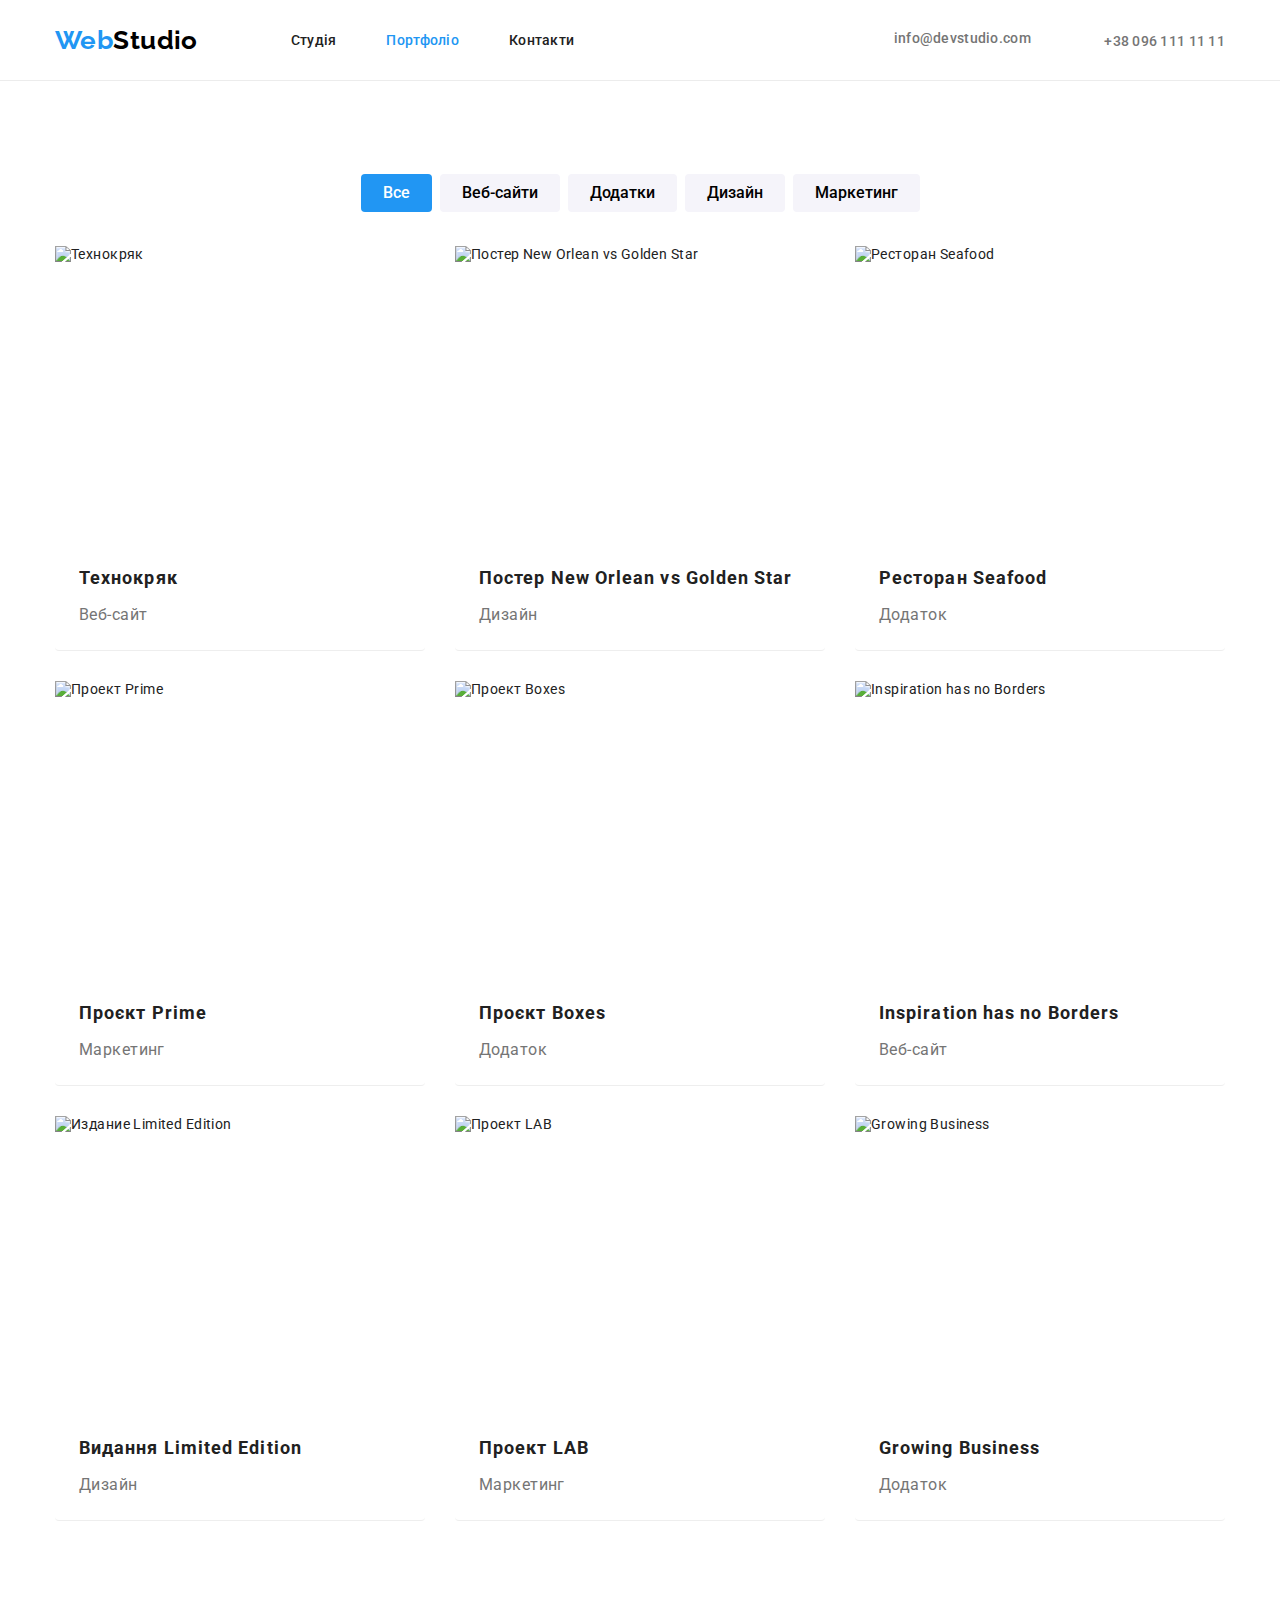
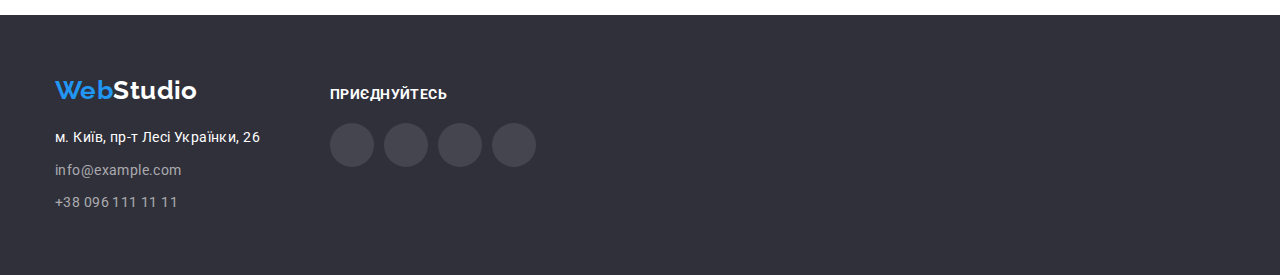
==== portfolio.html @ 4b17c3ce "Create portfolio.html" ====
<!DOCTYPE html>
<html lang="uk">
  <head>
    <meta charset="UTF-8" />
    <meta name="viewport" content="width=device-width, initial-scale=1.0" />
    <title>Портфоліо</title>
    <link rel="preconnect" href="https://fonts.googleapis.com" />
    <link rel="preconnect" href="https://fonts.gstatic.com" crossorigin />
    <link
      href="https://fonts.googleapis.com/css2?family=Raleway:wght@700&family=Roboto:wght@400;500;700;900&display=swap"
      rel="stylesheet"
    />
    <link
      rel="stylesheet"
      href="https://cdnjs.cloudflare.com/ajax/libs/modern-normalize/1.1.0/modern-normalize.min.css"
    />
    <link rel="stylesheet" href="./css/styles.css" />
  </head>

  <body>
    <!--Шапка-->
    <header class="header">
      <div class="container">
        <div class="nav">
          <nav class="main-nav">
            <a href="./index.html" class="logo"> <span class="logo-left">Web</span>Studio </a>

            <ul class="site-nav list">
              <li class="item"><a href="./index.html" class="link">Студія</a></li>
              <li class="item"><a href="./portfolio.html" class="link current">Портфоліо</a></li>
              <li class="item"><a href="" class="link">Контакти</a></li>
            </ul>
          </nav>

          <ul class="auth-nav list">
            <li class="item">
              <a href="mailto:info@devstudio.com" class="header-icon">
                <svg width="16" height="12" class="header-icon-svg">
                  <use href="./images/icons.svg#icon-envelope"></use>
                </svg>
              </a>
              <a href="mailto:info@devstudio.com" class="link">info@devstudio.com </a>
            </li>
            <li class="item">
              <a href="tel:+380961111111" class="header-icon">
                <svg width="10" height="16" class="header-icon-svg">
                  <use href="./images/icons.svg#icon-smartphone"></use>
                </svg>
              </a>
              <a href="tel:+380961111111" class="link">+38 096 111 11 11</a>
            </li>
          </ul>
        </div>
      </div>
    </header>

    <main>
      <!--Портфоліо-->
      <section class="section">
        <div class="container">
          <h1 hidden class="section-title">Портфоліо</h1>
          <ul class="button-list list">
            <li>
              <button type="button" class="portfolio-button current">Все</button>
            </li>
            <li>
              <button type="button" class="portfolio-button">Веб-сайти</button>
            </li>
            <li>
              <button type="button" class="portfolio-button">Додатки</button>
            </li>
            <li>
              <button type="button" class="portfolio-button">Дизайн</button>
            </li>
            <li>
              <button type="button" class="portfolio-button">Маркетинг</button>
            </li>
          </ul>
          <ul class="project-list list">
            <li class="project-item">
              <img
                class="img"
                src="./images/project1.jpg"
                alt="Технокряк"
                width="370"
                height="294"
              />
              <div class="project-text">
                <h3 class="project-title">Технокряк</h3>
                <p class="project-describe">Веб-сайт</p>
              </div>
            </li>
            <li class="project-item">
              <img
                class="img"
                src="./images/project2.jpg"
                alt="Постер New Orlean vs Golden Star"
                width="370"
                height="294"
              />
              <div class="project-text">
                <h3 class="project-title">Постер New Orlean vs Golden Star</h3>
                <p class="project-describe">Дизайн</p>
              </div>
            </li>
            <li class="project-item">
              <img
                class="img"
                src="./images/project3.jpg"
                alt="Ресторан Seafood"
                width="370"
                height="294"
              />
              <div class="project-text">
                <h3 class="project-title">Ресторан Seafood</h3>
                <p class="project-describe">Додаток</p>
              </div>
            </li>
            <li class="project-item">
              <img
                class="img"
                src="./images/project4.jpg"
                alt="Проект Prime"
                width="370"
                height="294"
              />
              <div class="project-text">
                <h3 class="project-title">Проєкт Prime</h3>
                <p class="project-describe">Маркетинг</p>
              </div>
            </li>
            <li class="project-item">
              <img
                class="img"
                src="./images/project5.jpg"
                alt="Проект Boxes"
                width="370"
                height="294"
              />
              <div class="project-text">
                <h3 class="project-title">Проєкт Boxes</h3>
                <p class="project-describe">Додаток</p>
              </div>
            </li>
            <li class="project-item">
              <img
                class="img"
                src="./images/project6.jpg"
                alt="Inspiration has no Borders"
                width="370"
                height="294"
              />
              <div class="project-text">
                <h3 class="project-title">Inspiration has no Borders</h3>
                <p class="project-describe">Веб-сайт</p>
              </div>
            </li>
            <li class="project-item">
              <img
                class="img"
                src="./images/project7.jpg"
                alt="Издание Limited Edition"
                width="370"
                height="294"
              />
              <div class="project-text">
                <h3 class="project-title">Видання Limited Edition</h3>
                <p class="project-describe">Дизайн</p>
              </div>
            </li>
            <li class="project-item">
              <img
                class="img"
                src="./images/project8.jpg"
                alt="Проект LAB"
                width="370"
                height="294"
              />
              <div class="project-text">
                <h3 class="project-title">Проект LAB</h3>
                <p class="project-describe">Маркетинг</p>
              </div>
            </li>
            <li class="project-item">
              <img
                class="img"
                src="./images/project9.jpg"
                alt="Growing Business"
                width="370"
                height="294"
              />
              <div class="project-text">
                <h3 class="project-title">Growing Business</h3>
                <p class="project-describe">Додаток</p>
              </div>
            </li>
          </ul>
        </div>
      </section>
    </main>

    <!--Футер-->
    <footer class="footer">
      <div class="container">
        <div class="div">
          <div class="footer-address">
            <a href="./index.html" class="logo-footer">
              <span class="logo-left">Web</span>Studio
            </a>
            <address class="address">
              <ul class="address-list list">
                <li class="address-item city">
                  <a
                    href="https://www.google.com/maps/place/бул.+Леси+Украинки,+26,+Киев,+Украина,+02000"
                    target="_blank"
                    rel="noopener noreferrer"
                    class="address-city"
                    >м. Київ, пр-т Лесі Українки, 26
                  </a>
                </li>
                <li class="address-item mail">
                  <a href="mailto:info@example.com" class="address-mail link">info@example.com</a>
                </li>
                <li class="address-item phone">
                  <a href="tel:+380961111111" class="address-phone link">+38 096 111 11 11</a>
                </li>
              </ul>
            </address>
          </div>
          <div>
            <b class="socials">приєднуйтесь</b>
            <ul class="footer-list list">
              <li>
                <a
                  class="footer-link"
                  href=""
                  aria-label="Instagram"
                  target="_blank"
                  rel="noopener noreferrer"
                >
                  <svg class="footer-item" width="20" height="20">
                    <use href="../images/icons.svg#icon-instagram"></use>
                  </svg>
                </a>
              </li>
              <li>
                <a
                  class="footer-link"
                  href=""
                  aria-label="Twitter"
                  target="_blank"
                  rel="noopener noreferrer"
                >
                  <svg class="footer-item" width="20" height="20">
                    <use href="../images/icons.svg#icon-twitter"></use>
                  </svg>
                </a>
              </li>
              <li>
                <a
                  class="footer-link"
                  href=""
                  aria-label="Facebook"
                  target="_blank"
                  rel="noopener noreferrer"
                >
                  <svg class="footer-item" width="20" height="20">
                    <use href="../images/icons.svg#icon-facebook"></use>
                  </svg>
                </a>
              </li>
              <li>
                <a
                  class="footer-link"
                  href=""
                  aria-label="LinkedIn"
                  target="_blank"
                  rel="noopener noreferrer"
                >
                  <svg class="footer-item" width="20" height="20">
                    <use href="../images/icons.svg#icon-linkedin"></use>
                  </svg>
                </a>
              </li>
            </ul>
          </div>
        </div>
      </div>
    </footer>
  </body>
</html>
---- css/styles.css ----
:root {
  --primary-text-color: #212121;
  --title-text-color: #ffffff;
  --paragraph-text-color: #757575;
  --accent-colour: #2196f3;
  --button-color: #2196f3;
  --white-color: #ffffff;
}

body {
  background-color: #fff;
  color: var(--primary-text-color);

  font-family: Roboto, sans-serif;
  font-size: 14px;
  letter-spacing: 0.03em;
}
.container {
  margin-left: auto;
  margin-right: auto;
  max-width: 1200px;
  padding-left: 15px;
  padding-right: 15px;
}
.list {
  list-style: none;
  padding: 0;
  margin: 0;
}

/* Шапка */
.header {
  outline: 1px solid #ececec;
}

.nav {
  height: 80px;
}
.nav,
.main-nav {
  display: flex;
  align-items: center;
}

.logo {
  color: #000000;

  font-family: Raleway, sans-serif;
  font-weight: 700;
  font-size: 26px;
  line-height: 1.19;
  text-decoration: none;
}
.logo-left {
  color: var(--accent-colour);
}

.site-nav {
  display: flex;
  margin-left: 93px;
}
.site-nav .item + .item {
  margin-left: 50px;
}
.site-nav .link {
  color: var(--primary-text-color);
}
.site-nav .link.current {
  color: var(--accent-colour);
}
.auth-nav {
  display: flex;
  margin-left: auto;
}
.auth-nav .item + .item {
  margin-left: 50px;
}
.auth-nav .link {
  color: var(--paragraph-text-color);
}
.site-nav .link,
.auth-nav .link {
  font-weight: 500;
  line-height: 1.14;
  letter-spacing: 0.02em;
  text-decoration: none;
}
.site-nav .link:hover,
.site-nav .link:focus,
.auth-nav .link:hover,
.auth-nav .link:focus {
  color: var(--accent-colour);
}

.header-icon {
  display: inline-block;
  margin-right: 10px;
  align-self: center;
}
.header-icon-svg {
  fill: var(--paragraph-text-color);
}
.header-icon:hover .header-icon-svg,
.header-icon:focus .header-icon-svg {
  fill: var(--accent-colour);
}

/* Герой */
.hero {
  text-align: center;
  padding-top: 200px;
  padding-bottom: 200px;

  background-color: #2f303a;
  height: 600px;
  max-width: 1600px;
  margin-left: auto;
  margin-right: auto;
  background-image: linear-gradient(to right, rgba(47, 48, 58, 0.4), rgba(47, 48, 58, 0.4)),
    url(../images/overlay.jpg);
  background-position: center;
  background-repeat: no-repeat;
}
.hero-title {
  color: var(--title-text-color);

  font-weight: 900;
  font-size: 44px;
  line-height: 1.36;
  letter-spacing: 0.06em;
  text-transform: uppercase;

  margin: 0 auto;
  margin-bottom: 30px;
  max-width: 696px;
}
.hero-button {
  color: var(--white-color);
  background-color: var(--button-color);

  font-weight: 700;
  font-size: 16px;
  line-height: 1.87;
  letter-spacing: 0.06em;
  cursor: pointer;

  border-radius: 4px;
  padding: 10px 32px;
  min-width: 216px;
  border: 0;
}

/* Особливості */
.section {
  padding-top: 94px;
  padding-bottom: 94px;
}
.section.feature {
  padding-bottom: 47px;
}
.section-title {
  margin-top: 0;
  margin-bottom: 50px;
}

.feature-list {
  display: flex;
}

.icon-feature {
  border-radius: 4px;
  background-color: #f5f4fa;
  margin-bottom: 30px;
  height: 120px;
  padding: 25px 100px;
}

.feature-item {
  width: 270px;
  margin-right: 30px;
}
.feature-item:last-child {
  margin-right: 0;
}
.feature-title {
  line-height: 1.14;
  margin-top: 0;
  margin-bottom: 10px;
}

.feature-describe {
  color: var(--paragraph-text-color);

  font-weight: 400;
  line-height: 1.71;

  margin-top: 0;
  margin-bottom: 0;
}

/* section-title */
.section-title {
  font-size: 36px;
  line-height: 1.17;
  text-align: center;
}

/* Чим ми займаємося */
.section.work {
  padding-top: 47px;
}
.work-list {
  display: flex;
}
.work-list .work-item {
  width: 370px;
  margin-right: 30px;
}
.work-list .work-item:last-child {
  margin-right: 0;
}
.img {
  display: block;
}

/* Наша команда */
.team {
  background-color: #f5f4fa;
}
.team-list {
  display: flex;
}
.team-list .team-item {
  background-color: #ffffff;

  border-radius: 0 4px;
  box-shadow: 0 1px 3px rgba(0, 0, 0, 0.2), 0 1px 1px rgba(0, 0, 0, 0.14),
    0 2px 1px rgba(0, 0, 0, 0.12);

  width: 270px;
  margin-right: 30px;
}
.team-list .team-item:last-child {
  margin-right: 0;
}
.team-text {
  padding: 30px 32px;
  text-align: center;
}
.team-name {
  font-weight: 500;
  font-size: 16px;
  line-height: 1.19;

  margin-top: 0;
  margin-bottom: 10px;
}
.team-profession {
  color: var(--paragraph-text-color);

  font-size: 16px;
  line-height: 1.19;

  margin: 0;
  margin-bottom: 16px;
}

.social-list {
  display: flex;
  justify-content: center;
  column-gap: 10px;
}
.social-link {
  display: flex;
  justify-content: center;
  align-items: center;
  width: 44px;
  height: 44px;
  border-radius: 50%;
  background-color: rgb(255, 255, 255);
}
.social-link:hover,
.social-link:focus {
  background-color: var(--accent-colour);
}
.social-item {
  fill: #afb1b8;
}
.social-link:hover .social-item,
.social-link:focus .social-item {
  fill: #ffffff;
}

/* Постійні клієнти */
.client-list {
  display: flex;
  justify-content: center;
  column-gap: 30px;
}

.client-link {
  display: flex;
  justify-content: center;
  align-items: center;
  width: 170px;
  height: 92px;
  outline: 1px solid #afb1b8;
  border-radius: 4px;
  background-color: rgb(255, 255, 255);
  fill: #afb1b8;
}
.client-link:hover,
.client-link:focus {
  outline: 1px solid var(--accent-colour);
}
.client-link:hover .client-icon,
.client-link:focus .client-icon {
  fill: var(--accent-colour);
}

/* Футер */
.footer {
  background-color: #2f303a;

  padding-top: 60px;
  padding-bottom: 60px;
}

.div {
  display: flex;
}
.footer-address {
  margin-right: 70px;
}

.logo-footer {
  color: var(--white-color);

  font-family: Raleway, sans-serif;
  font-weight: 700;
  font-size: 26px;
  line-height: 1.19;
  text-decoration: none;

  display: inline-block;
  margin-bottom: 20px;
}
.address-city {
  color: var(--white-color);

  font-style: normal;
  font-weight: 400;
  line-height: 1.71;
  text-decoration: none;
}
.address-mail,
.address-phone {
  color: rgba(255, 255, 255, 0.6);

  font-style: normal;
  font-weight: 400;
  line-height: 1.71;
  text-decoration: none;
}
.address .link:hover,
.address .link:focus {
  color: var(--accent-colour);
}
.address-item.city,
.address-item.mail {
  margin-bottom: 9px;
}
.address-item.phone {
  margin: 0;
}

.socials {
  font-size: 14px;
  line-height: 1.14;
  text-transform: uppercase;

  color: var(--white-color);

  margin-bottom: 20px;
  display: block;
  padding-top: 12px;
}

.footer-list {
  display: flex;
  column-gap: 10px;
}
.footer-link {
  display: flex;
  justify-content: center;
  align-items: center;
  width: 44px;
  height: 44px;
  border-radius: 50%;
  background-color: rgba(255, 255, 255, 0.1);
}
.footer-link:hover,
.footer-link:focus {
  background-color: var(--accent-colour);
}
.footer-item {
  fill: #ffffff;
}

/* Portfolio */
.button-list {
  display: flex;
  margin-bottom: 34px;
  justify-content: center;
}
.button-list li {
  margin-right: 8px;
}
.button-list li:last-child {
  margin-right: 0;
}
.portfolio-button {
  background-color: #f5f4fa;

  font-weight: 500;
  font-size: 16px;
  line-height: 1.62;
  cursor: pointer;

  border-radius: 4px;
  padding: 6px 22px;
  border: 0;
}
.portfolio-button:hover,
.portfolio-button:focus {
  background-color: var(--button-color);
  color: var(--white-color);
  border-radius: 4px;
  box-shadow: 0 1px 3px rgba(0, 0, 0, 0.2), 0 1px 1px rgba(0, 0, 0, 0.14),
    0 2px 1px rgba(0, 0, 0, 0.12);
}
.portfolio-button.current {
  background-color: var(--button-color);
  color: var(--white-color);
}

.project-list {
  display: flex;
  flex-wrap: wrap;
  justify-content: space-between;
}
.project-item {
  width: calc((100% - 60px) / 3);
  margin-bottom: 30px;
  border-bottom: 1px solid #eeeeee;
  cursor: pointer;
  border-radius: 4px;
}
.project-item:hover,
.project-item:focus {
  border-radius: 4px;
  box-shadow: 0 1px 3px rgba(0, 0, 0, 0.2), 0 1px 1px rgba(0, 0, 0, 0.14),
    0 2px 1px rgba(0, 0, 0, 0.12);
}
.project-item:nth-child(3n) {
  margin-right: 0;
}
.project-item:nth-last-child(-n + 3) {
  margin-bottom: 0;
}
.project-text {
  padding: 20px 24px;
}

.project-title {
  font-size: 18px;
  line-height: 2;
  letter-spacing: 0.06em;

  margin-top: 0;
  margin-bottom: 4px;
}

.project-describe {
  color: var(--paragraph-text-color);

  font-size: 16px;
  line-height: 1.87;

  margin: 0;
}
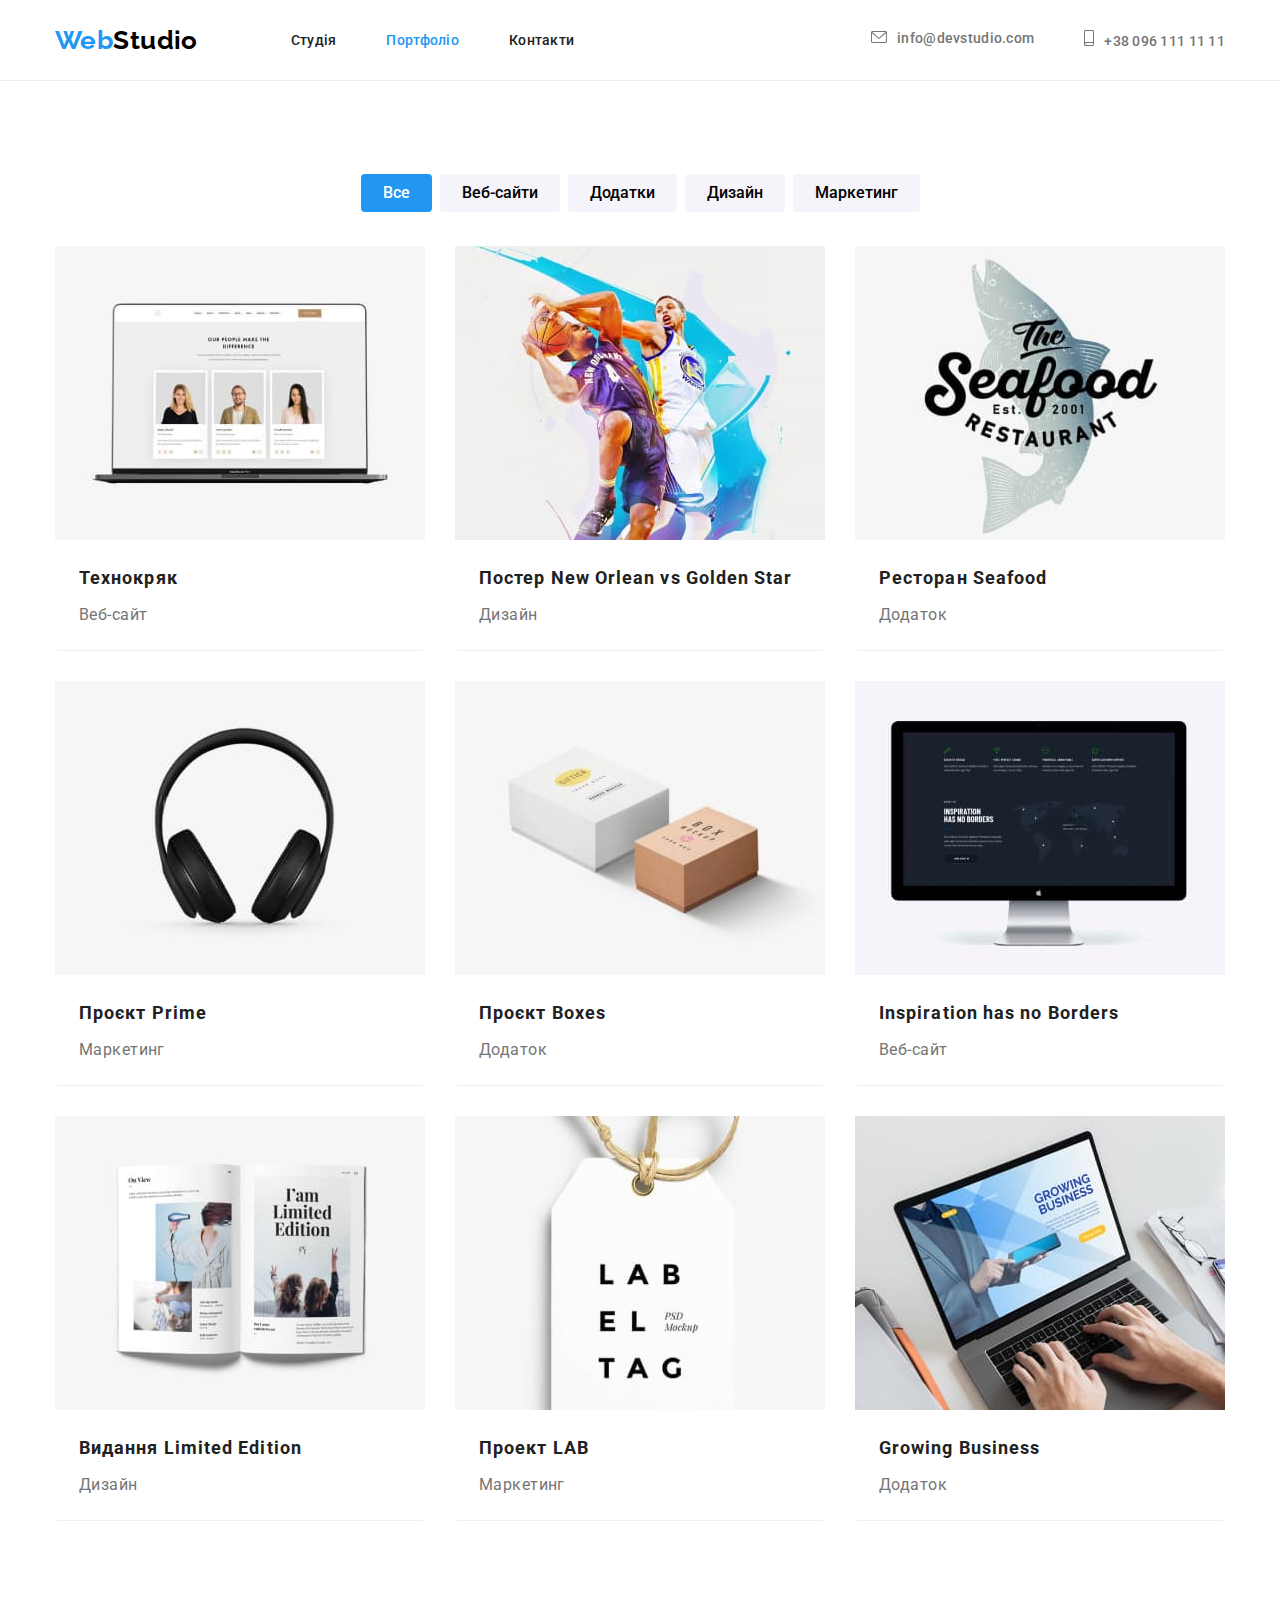
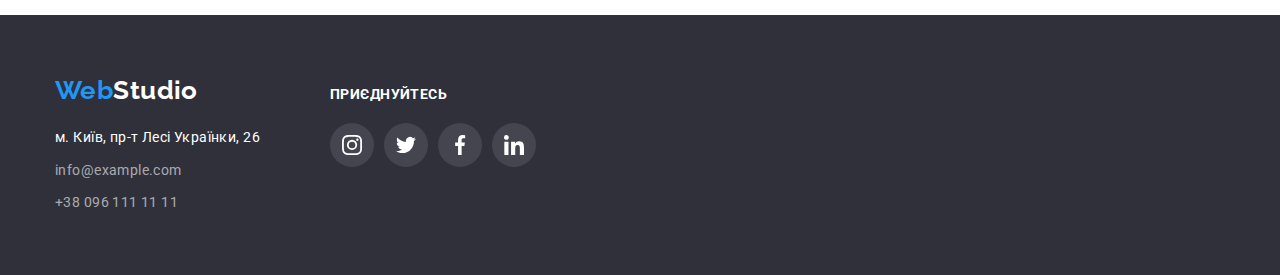
==== commit 58927ddd: "Update portfolio.html" ====
--- a/portfolio.html
+++ b/portfolio.html
@@ -34,20 +34,18 @@
 
           <ul class="auth-nav list">
             <li class="item">
-              <a href="mailto:info@devstudio.com" class="header-icon">
+              <a href="mailto:info@devstudio.com" class="header-icon link">
                 <svg width="16" height="12" class="header-icon-svg">
-                  <use href="./images/icons.svg#icon-envelope"></use>
-                </svg>
+                  <use href="./images/icons.svg#icon-envelope"></use></svg
+                >info@devstudio.com
               </a>
-              <a href="mailto:info@devstudio.com" class="link">info@devstudio.com </a>
             </li>
             <li class="item">
-              <a href="tel:+380961111111" class="header-icon">
+              <a href="tel:+380961111111" class="header-icon link">
                 <svg width="10" height="16" class="header-icon-svg">
-                  <use href="./images/icons.svg#icon-smartphone"></use>
-                </svg>
+                  <use href="./images/icons.svg#icon-smartphone"></use></svg
+                >+38 096 111 11 11
               </a>
-              <a href="tel:+380961111111" class="link">+38 096 111 11 11</a>
             </li>
           </ul>
         </div>
--- a/css/styles.css
+++ b/css/styles.css
@@ -91,20 +91,18 @@
 .auth-nav .link:focus {
   color: var(--accent-colour);
 }
-
 .header-icon {
   display: inline-block;
-  margin-right: 10px;
-  align-self: center;
 }
 .header-icon-svg {
   fill: var(--paragraph-text-color);
-}
+  margin-right: 10px;
+}
+
 .header-icon:hover .header-icon-svg,
 .header-icon:focus .header-icon-svg {
   fill: var(--accent-colour);
 }
-
 /* Герой */
 .hero {
   text-align: center;
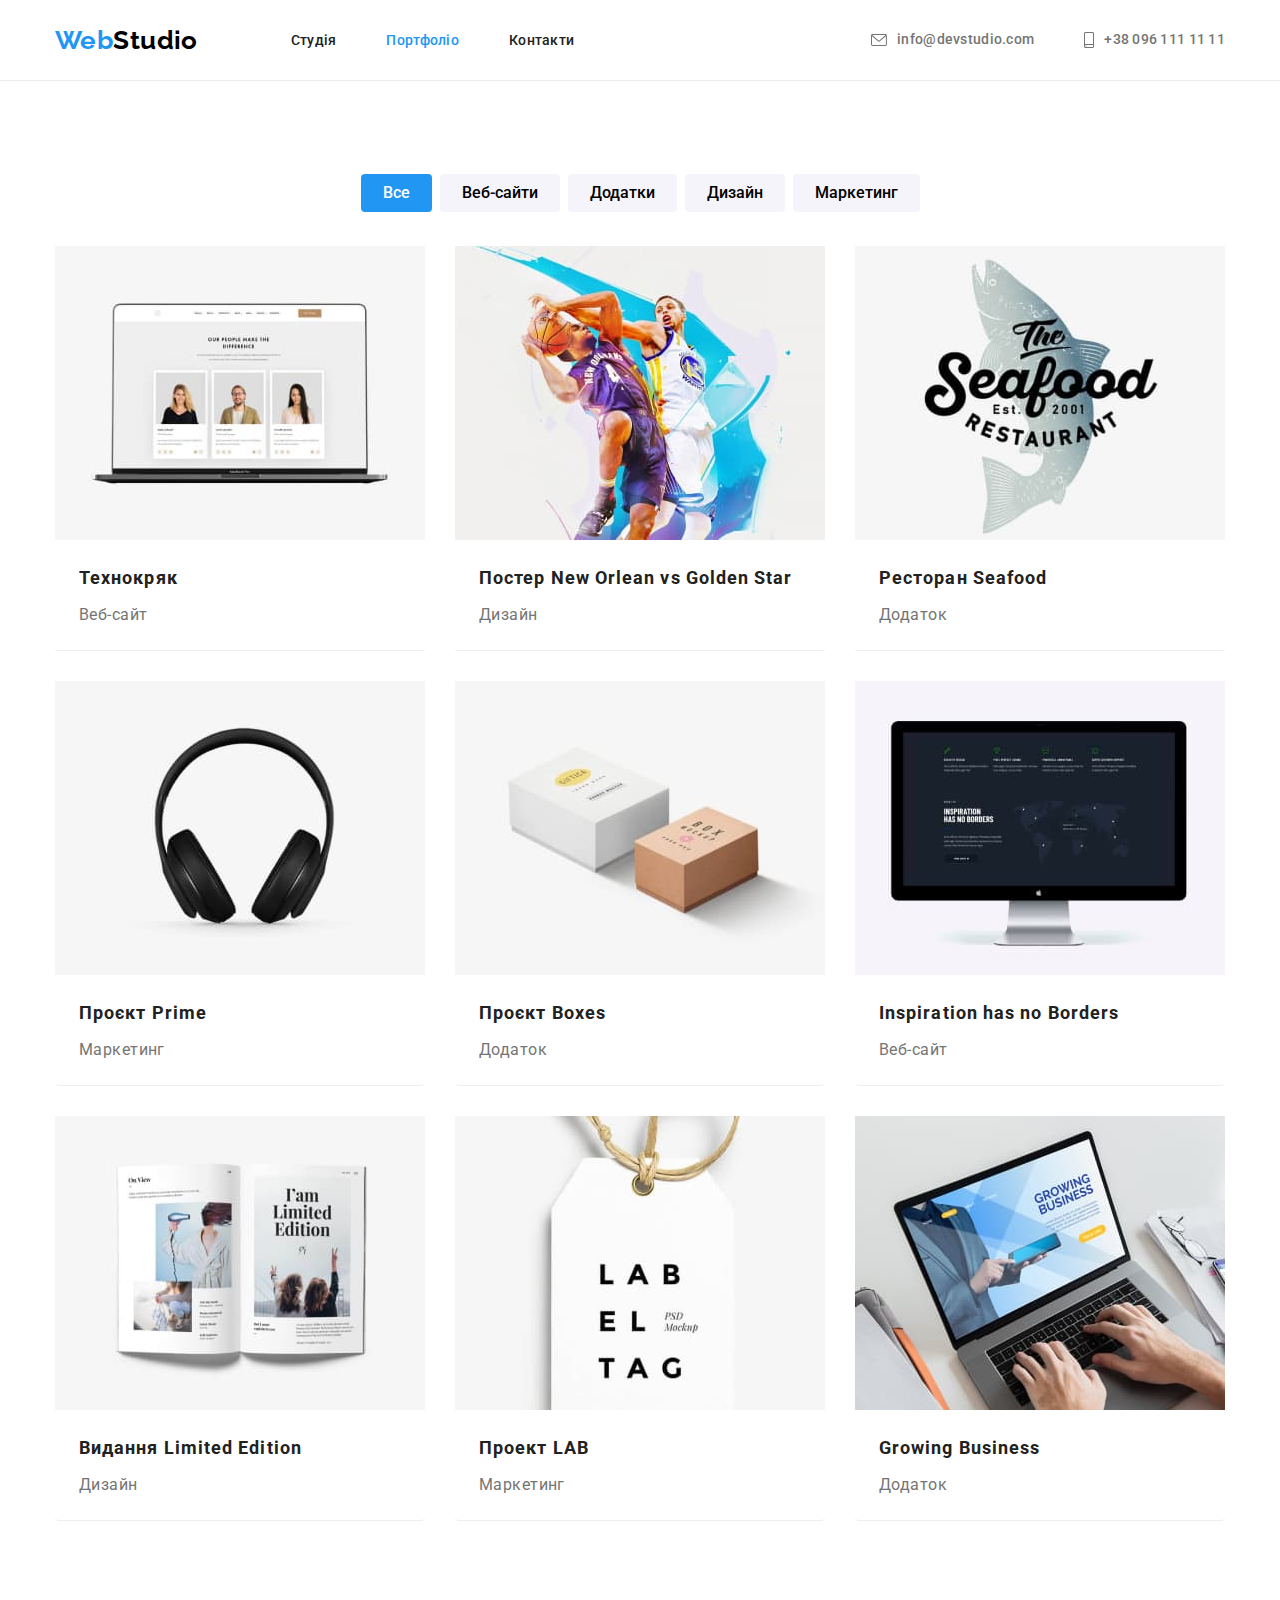
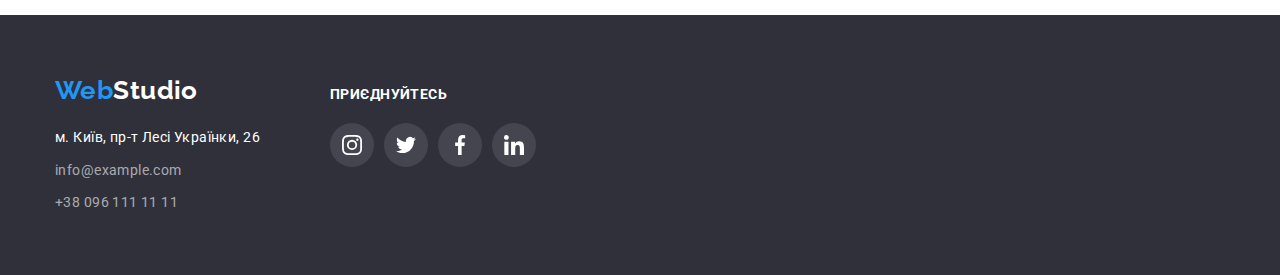
==== commit f1633d3b: "Update portfolio.html" ====
--- a/portfolio.html
+++ b/portfolio.html
@@ -237,7 +237,7 @@
                   rel="noopener noreferrer"
                 >
                   <svg class="footer-item" width="20" height="20">
-                    <use href="../images/icons.svg#icon-instagram"></use>
+                    <use href="./images/icons.svg#icon-instagram"></use>
                   </svg>
                 </a>
               </li>
@@ -250,7 +250,7 @@
                   rel="noopener noreferrer"
                 >
                   <svg class="footer-item" width="20" height="20">
-                    <use href="../images/icons.svg#icon-twitter"></use>
+                    <use href="./images/icons.svg#icon-twitter"></use>
                   </svg>
                 </a>
               </li>
@@ -263,7 +263,7 @@
                   rel="noopener noreferrer"
                 >
                   <svg class="footer-item" width="20" height="20">
-                    <use href="../images/icons.svg#icon-facebook"></use>
+                    <use href="./images/icons.svg#icon-facebook"></use>
                   </svg>
                 </a>
               </li>
@@ -276,7 +276,7 @@
                   rel="noopener noreferrer"
                 >
                   <svg class="footer-item" width="20" height="20">
-                    <use href="../images/icons.svg#icon-linkedin"></use>
+                    <use href="./images/icons.svg#icon-linkedin"></use>
                   </svg>
                 </a>
               </li>
--- a/css/styles.css
+++ b/css/styles.css
@@ -92,7 +92,8 @@
   color: var(--accent-colour);
 }
 .header-icon {
-  display: inline-block;
+  display: flex;
+  align-items: center;
 }
 .header-icon-svg {
   fill: var(--paragraph-text-color);
